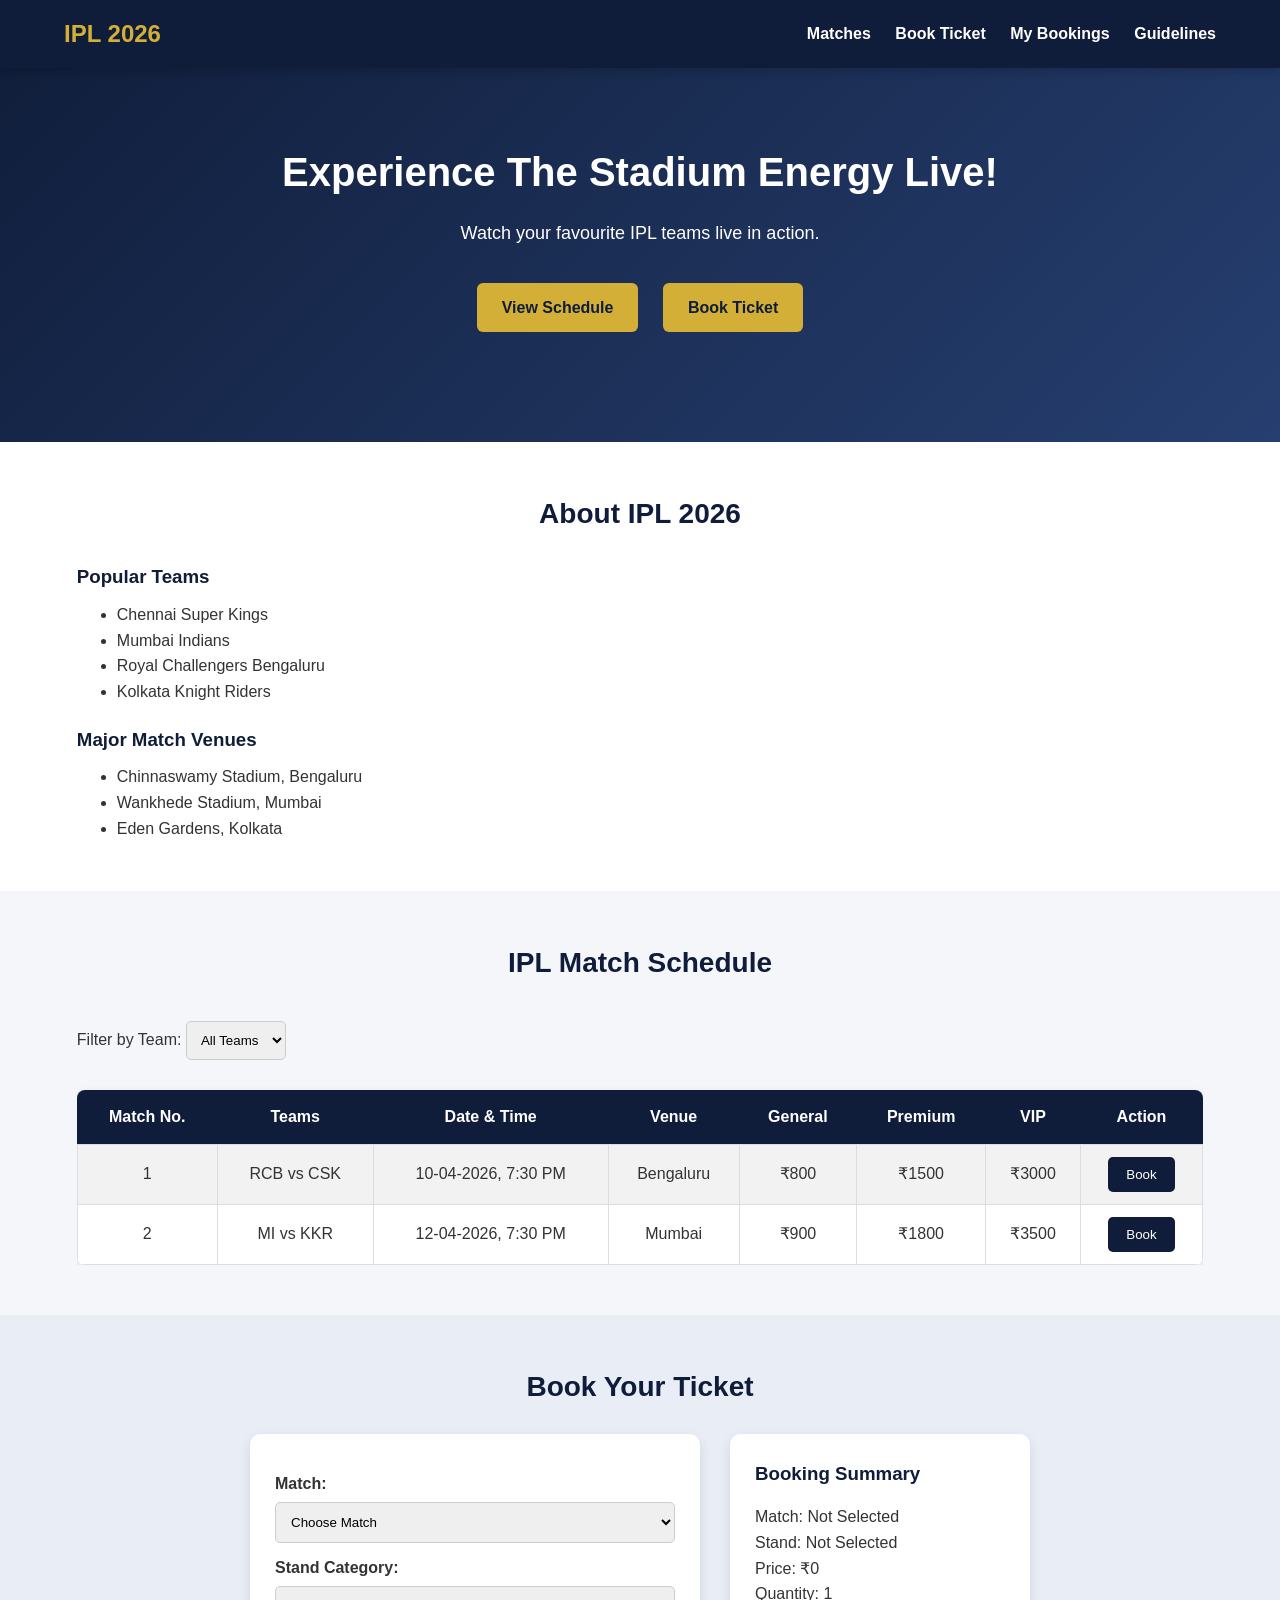
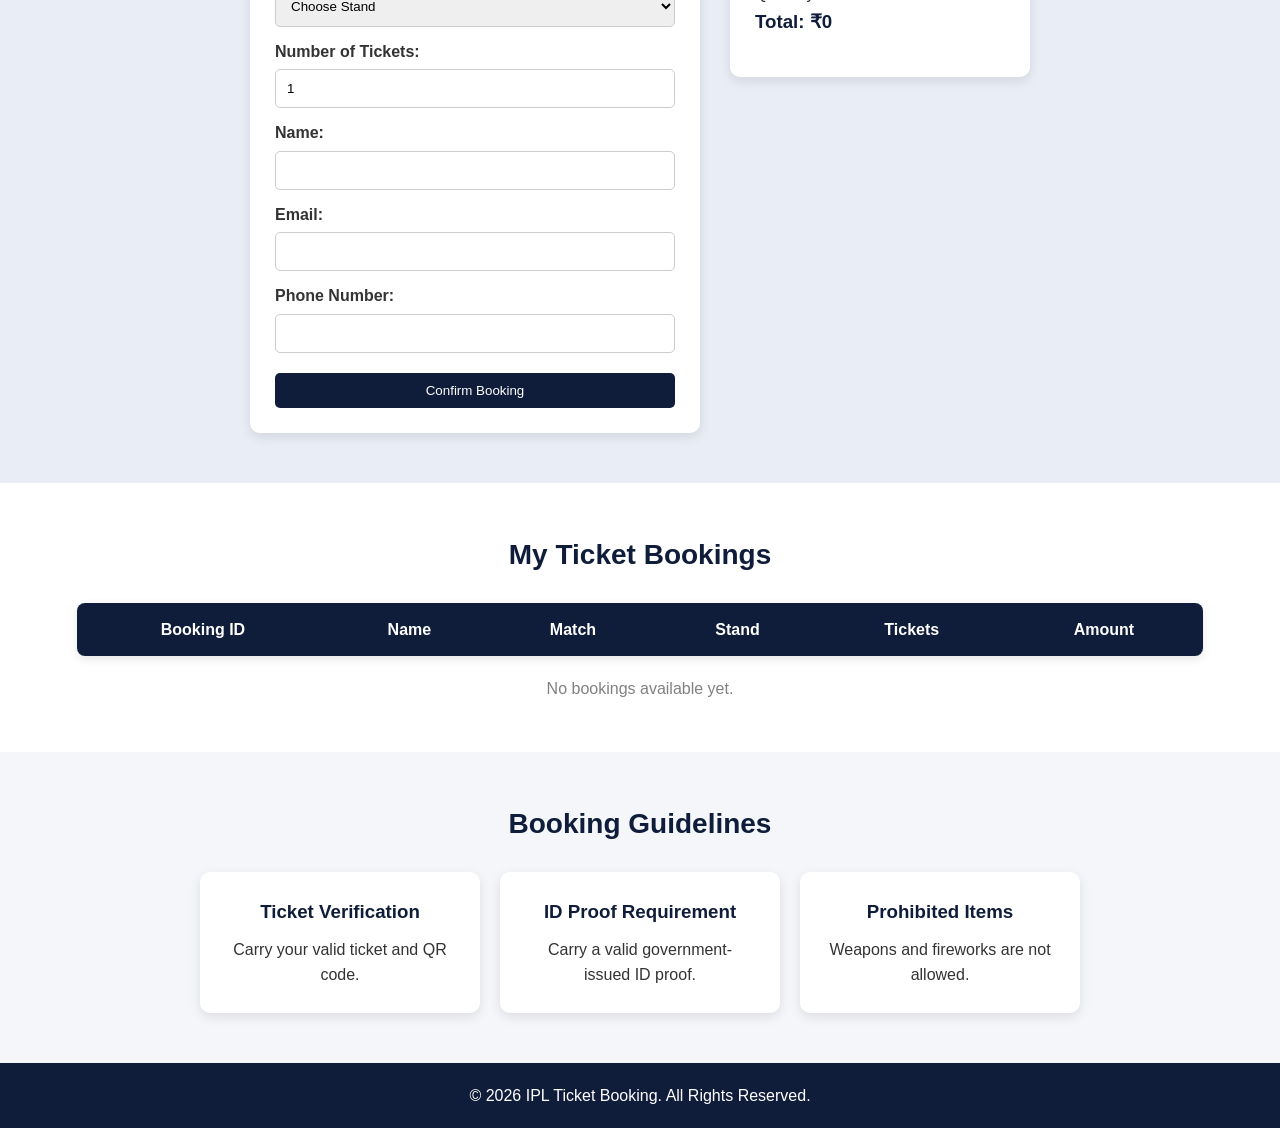
==== WebApp/index.html @ 9c04bb92 "Organize project into CSS and WebApp folders" ====
<!DOCTYPE html>
<html lang="en">
<head>
    <meta charset="UTF-8">
    <meta name="viewport" content="width=device-width, initial-scale=1.0">
    <title>IPL Ticket Booking</title>
    <link rel="stylesheet" href="../CSS/styles.css">
</head>
<body>

    <!-- Navigation -->
    <header>
        <nav>
            <h2>IPL 2026</h2>
            <div>
                <a href="#matches">Matches</a>
                <a href="#booking">Book Ticket</a>
                <a href="#mybookings">My Bookings</a>
                <a href="#guidelines">Guidelines</a>
            </div>
        </nav>
    </header>

    <!-- Hero Section -->
    <section class="hero">
        <h1>Experience The Stadium Energy Live!</h1>
        <p>Watch your favourite IPL teams live in action.</p>
        <a href="#matches" class="btn">View Schedule</a>
        <a href="#booking" class="btn">Book Ticket</a>
    </section>

    <!-- About IPL -->
    <section class="about" id="about">
        <h2>About IPL 2026</h2>
        <h3>Popular Teams</h3>
        <ul>
            <li>Chennai Super Kings</li>
            <li>Mumbai Indians</li>
            <li>Royal Challengers Bengaluru</li>
            <li>Kolkata Knight Riders</li>
        </ul>
        <h3>Major Match Venues</h3>
        <ul>
            <li>Chinnaswamy Stadium, Bengaluru</li>
            <li>Wankhede Stadium, Mumbai</li>
            <li>Eden Gardens, Kolkata</li>
        </ul>
    </section>

    <!-- Match Schedule -->
    <section id="matches">
        <h2>IPL Match Schedule</h2>
        <label>Filter by Team:</label>
        <select id="teamFilter" onchange="filterMatches()">
            <option value="All">All Teams</option>
            <option value="RCB">RCB</option>
            <option value="CSK">CSK</option>
            <option value="MI">MI</option>
            <option value="KKR">KKR</option>
        </select>

        <div class="table-container">
            <table>
                <tr>
                    <th>Match No.</th><th>Teams</th>
                    <th>Date & Time</th><th>Venue</th>
                    <th>General</th><th>Premium</th><th>VIP</th>
                    <th>Action</th>
                </tr>
                <tr data-teams="RCB CSK">
                    <td>1</td><td>RCB vs CSK</td>
                    <td>10-04-2026, 7:30 PM</td><td>Bengaluru</td>
                    <td>₹800</td><td>₹1500</td><td>₹3000</td>
                    <td><button onclick="selectMatch(1)">Book</button></td>
                </tr>
                <tr data-teams="MI KKR">
                    <td>2</td><td>MI vs KKR</td>
                    <td>12-04-2026, 7:30 PM</td><td>Mumbai</td>
                    <td>₹900</td><td>₹1800</td><td>₹3500</td>
                    <td><button onclick="selectMatch(2)">Book</button></td>
                </tr>
            </table>
        </div>
    </section>

    <!-- Booking Form -->
    <section id="booking">
        <h2>Book Your Ticket</h2>
        <div class="booking-layout">
            <form id="bookingForm">
                <label>Match:</label>
                <select id="match" required>
                    <option value="">Choose Match</option>
                    <option value="1">RCB vs CSK</option>
                    <option value="2">MI vs KKR</option>
                </select>

                <label>Stand Category:</label>
                <select id="stand" required>
                    <option value="">Choose Stand</option>
                    <option value="General">General</option>
                    <option value="Premium">Premium</option>
                    <option value="VIP">VIP</option>
                </select>

                <label>Number of Tickets:</label>
                <input type="number" id="quantity" min="1" max="10" value="1" required>

                <label>Name:</label>
                <input type="text" id="name" required>

                <label>Email:</label>
                <input type="email" id="email" required>

                <label>Phone Number:</label>
                <input type="tel" id="phone" pattern="[0-9]{10}" required>

                <button type="submit">Confirm Booking</button>
            </form>

            <!-- Booking Summary -->
            <aside class="summary">
                <h3>Booking Summary</h3>
                <p>Match: <span id="summaryMatch">Not Selected</span></p>
                <p>Stand: <span id="summaryStand">Not Selected</span></p>
                <p>Price: ₹<span id="summaryPrice">0</span></p>
                <p>Quantity: <span id="summaryQuantity">1</span></p>
                <h3>Total: ₹<span id="summaryTotal">0</span></h3>
            </aside>
        </div>
    </section>

    <!-- My Bookings -->
    <section id="mybookings">
        <h2>My Ticket Bookings</h2>
        <table>
            <tr>
                <th>Booking ID</th><th>Name</th>
                <th>Match</th><th>Stand</th>
                <th>Tickets</th><th>Amount</th>
            </tr>
            <tbody id="bookingRecords"></tbody>
        </table>
        <p id="emptyMessage">No bookings available yet.</p>
    </section>

    <!-- Guidelines -->
    <section id="guidelines">
        <h2>Booking Guidelines</h2>
        <div class="guidelines">
            <article class="card">
                <h3>Ticket Verification</h3>
                <p>Carry your valid ticket and QR code.</p>
            </article>
            <article class="card">
                <h3>ID Proof Requirement</h3>
                <p>Carry a valid government-issued ID proof.</p>
            </article>
            <article class="card">
                <h3>Prohibited Items</h3>
                <p>Weapons and fireworks are not allowed.</p>
            </article>
        </div>
    </section>

    <!-- Footer -->
    <footer>
        <p>&copy; 2026 IPL Ticket Booking. All Rights Reserved.</p>
    </footer>

    <script src="script.js"></script>
</body>
</html>
---- CSS/styles.css ----
/* CSS Variables */
:root {
    --primary: #101d3a;
    --accent: #d4af37;
    --background: #f4f6fa;
    --text: #333333;
    --white: #ffffff;
}

/* General Styling */
* {
    margin: 0;
    padding: 0;
    box-sizing: border-box;
}

html {
    scroll-behavior: smooth;
    scroll-padding-top: 85px;
}

body {
    font-family: Arial, sans-serif;
    background-color: var(--background);
    color: var(--text);
    line-height: 1.6;
}

/* Navigation Bar */
header {
    background-color: var(--primary);
    color: var(--white);
    padding: 15px 5%;
    position: fixed;
    top: 0;
    left: 0;
    width: 100%;
    z-index: 1000;
    box-shadow: 0 3px 10px rgba(0, 0, 0, 0.2);
}

nav {
    display: flex;
    justify-content: space-between;
    align-items: center;
}

nav h2 {
    color: var(--accent);
}

nav a {
    color: var(--white);
    text-decoration: none;
    margin-left: 20px;
    font-weight: bold;
    transition: 0.3s;
}

nav a:hover {
    color: var(--accent);
}

/* Hero Section */
.hero {
    background: linear-gradient(135deg, #101d3a, #263f70);
    color: var(--white);
    text-align: center;
    padding: 140px 20px 100px;
}

.hero h1 {
    font-size: 40px;
    margin-bottom: 15px;
}

.hero p {
    font-size: 18px;
    margin-bottom: 25px;
}

.btn {
    display: inline-block;
    background-color: var(--accent);
    color: var(--primary);
    padding: 12px 25px;
    margin: 10px;
    text-decoration: none;
    border-radius: 6px;
    font-weight: bold;
    transition: 0.3s;
}

.btn:hover {
    background-color: var(--white);
    transform: translateY(-3px);
}

/* Common Section Styling */
section {
    padding: 50px 6%;
}

section h2 {
    text-align: center;
    color: var(--primary);
    margin-bottom: 25px;
    font-size: 28px;
}

/* About Section */
.about {
    background-color: var(--white);
}

.about h3 {
    margin: 20px 0 10px;
    color: var(--primary);
}

.about ul {
    padding-left: 40px;
}

/* Match Schedule */
.table-container {
    overflow-x: auto;
}

table {
    width: 100%;
    border-collapse: collapse;
    margin-top: 20px;
    background-color: var(--white);
    border-radius: 8px;
    overflow: hidden;
    box-shadow: 0 3px 10px rgba(0, 0, 0, 0.1);
}

th {
    background-color: var(--primary);
    color: var(--white);
    padding: 14px;
}

td {
    padding: 12px;
    text-align: center;
    border: 1px solid #ddd;
}

tr:nth-child(even) {
    background-color: #f2f2f2;
}

tr:hover {
    background-color: #fff4d0;
}

/* Team Filter */
#teamFilter {
    padding: 10px;
    margin: 10px 0;
    border: 1px solid #ccc;
    border-radius: 5px;
}

/* Buttons */
button {
    background-color: var(--primary);
    color: var(--white);
    border: none;
    padding: 10px 18px;
    border-radius: 5px;
    cursor: pointer;
    transition: 0.3s;
}

button:hover {
    background-color: var(--accent);
    color: var(--primary);
}

/* Booking Section */
#booking {
    background-color: #e9edf5;
}

.booking-layout {
    display: flex;
    justify-content: center;
    align-items: flex-start;
    gap: 30px;
    flex-wrap: wrap;
}

/* Booking Form */
#bookingForm {
    background-color: var(--white);
    padding: 25px;
    width: 450px;
    border-radius: 10px;
    box-shadow: 0 4px 12px rgba(0, 0, 0, 0.1);
}

#bookingForm label {
    display: block;
    margin-top: 12px;
    font-weight: bold;
}

#bookingForm input,
#bookingForm select {
    width: 100%;
    padding: 11px;
    margin-top: 5px;
    border: 1px solid #ccc;
    border-radius: 5px;
}

#bookingForm button {
    width: 100%;
    margin-top: 20px;
}

/* Booking Summary */
.summary {
    background-color: var(--white);
    padding: 25px;
    width: 300px;
    border-radius: 10px;
    box-shadow: 0 4px 12px rgba(0, 0, 0, 0.1);
}

.summary h3 {
    color: var(--primary);
    margin-bottom: 15px;
}

/* My Bookings */
#mybookings {
    background-color: var(--white);
}

#emptyMessage {
    text-align: center;
    margin-top: 20px;
    color: gray;
}

/* Guidelines Cards */
.guidelines {
    display: flex;
    justify-content: center;
    gap: 20px;
    flex-wrap: wrap;
}

.card {
    background-color: var(--white);
    padding: 25px;
    width: 280px;
    border-radius: 10px;
    box-shadow: 0 4px 12px rgba(0, 0, 0, 0.1);
    text-align: center;
    transition: 0.3s;
}

.card:hover {
    transform: translateY(-5px);
}

.card h3 {
    color: var(--primary);
    margin-bottom: 10px;
}

/* Footer */
footer {
    background-color: var(--primary);
    color: var(--white);
    text-align: center;
    padding: 20px;
}

/* Responsive Design */
@media (max-width: 768px) {

    nav {
        flex-direction: column;
        gap: 10px;
    }

    nav a {
        display: inline-block;
        margin: 5px;
    }

    .hero h1 {
        font-size: 28px;
    }

    .booking-layout {
        flex-direction: column;
        align-items: center;
    }

    #bookingForm,
    .summary {
        width: 100%;
    }

    .card {
        width: 100%;
    }

    section {
        padding: 35px 5%;
    }
}
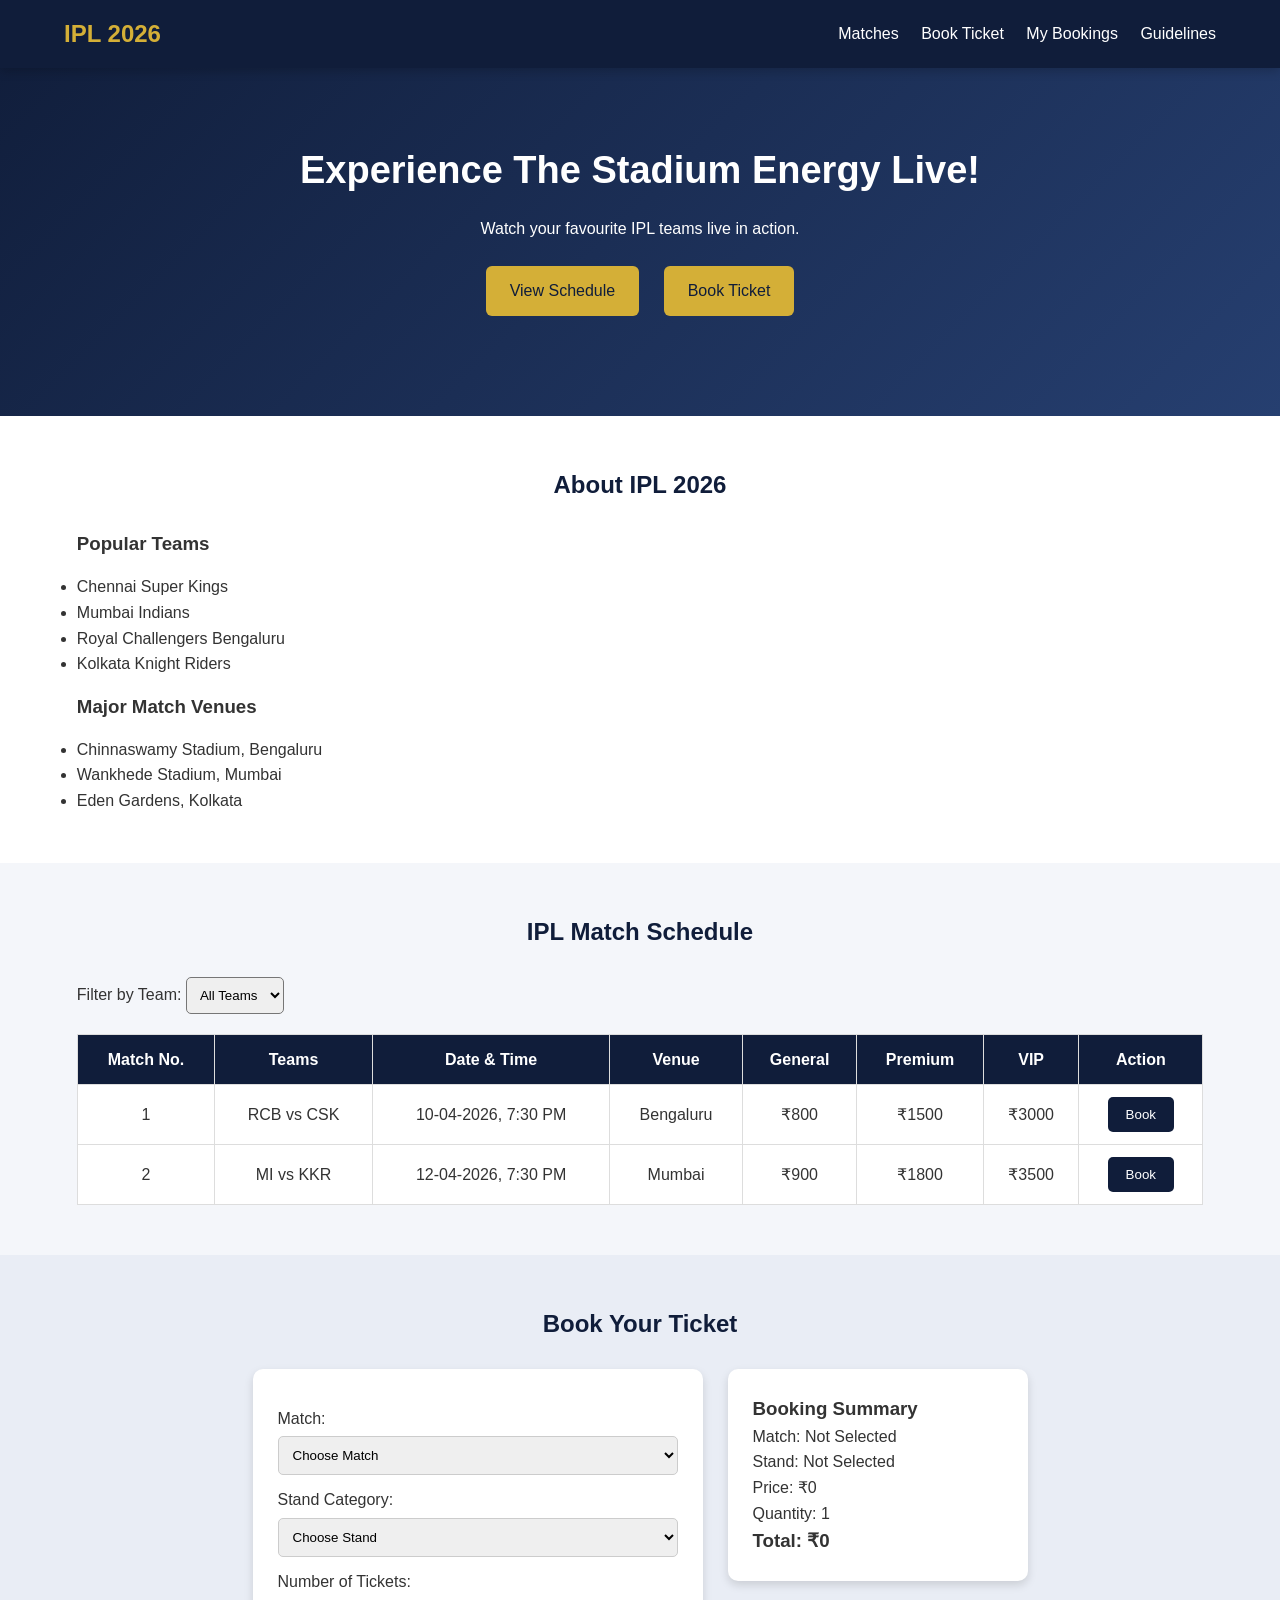
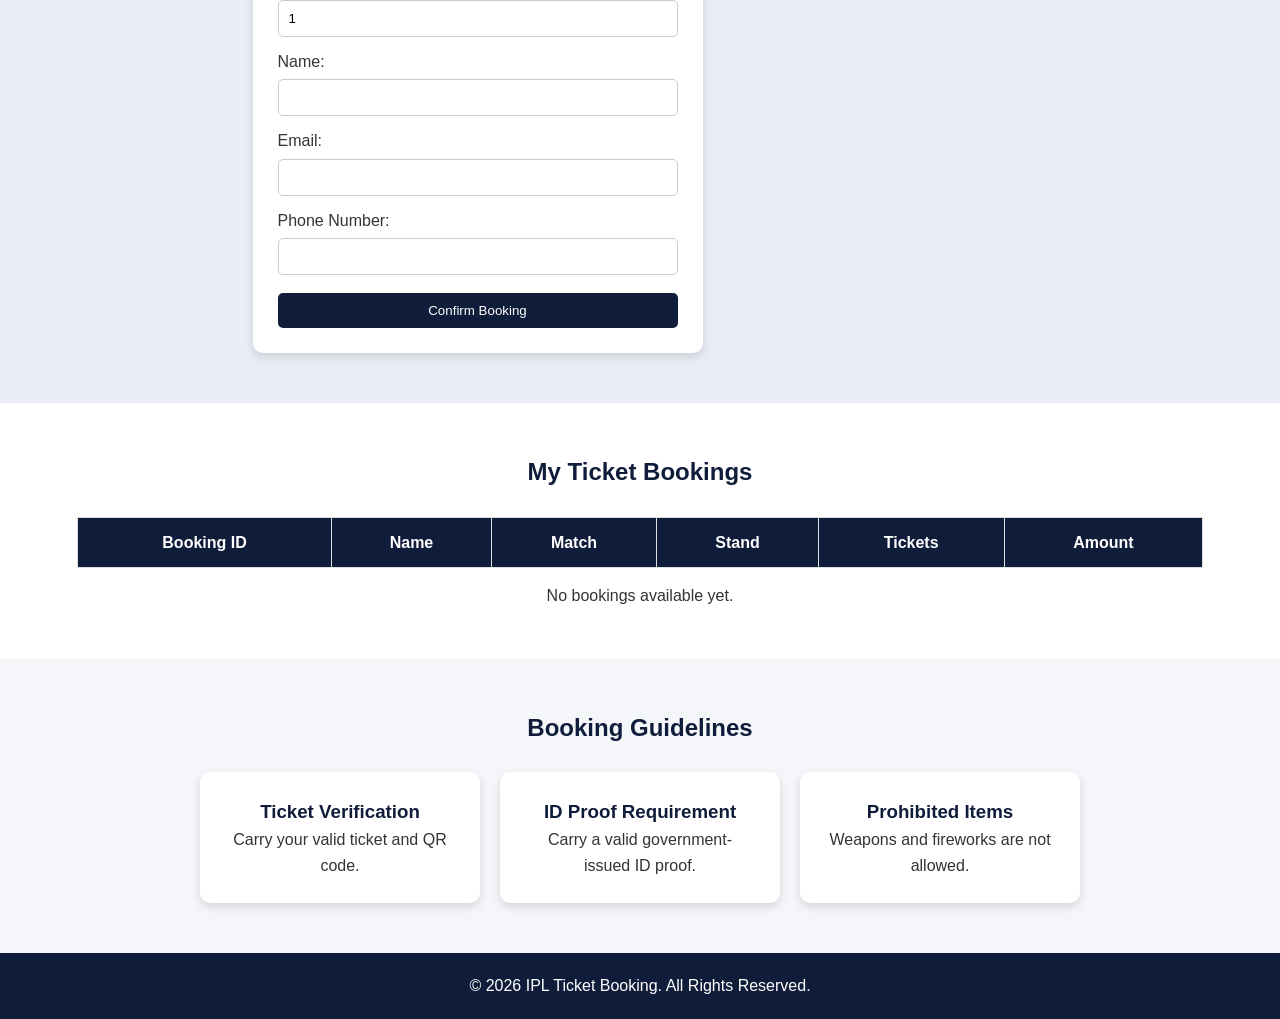
==== commit 6fda57db: "Activity 3 - Booking Form and HTML Validation" ====
--- a/WebApp/index.html
+++ b/WebApp/index.html
@@ -15,7 +15,7 @@
             <h2>IPL 2026</h2>
             <div>
                 <a href="#matches">Matches</a>
-                <a href="#booking">Book Ticket</a>
+                <a href="booking.html">Book Ticket</a>
                 <a href="#mybookings">My Bookings</a>
                 <a href="#guidelines">Guidelines</a>
             </div>
--- a/CSS/styles.css
+++ b/CSS/styles.css
@@ -1,321 +1,120 @@
 
-/* CSS Variables */
+/* Theme */
 :root {
     --primary: #101d3a;
     --accent: #d4af37;
     --background: #f4f6fa;
-    --text: #333333;
-    --white: #ffffff;
+    --text: #333;
+    --white: #fff;
 }
 
-/* General Styling */
-* {
-    margin: 0;
-    padding: 0;
-    box-sizing: border-box;
-}
-
-html {
-    scroll-behavior: smooth;
-    scroll-padding-top: 85px;
-}
-
+/* General */
+* { margin: 0; padding: 0; box-sizing: border-box; }
+html { scroll-behavior: smooth; scroll-padding-top: 80px; }
 body {
     font-family: Arial, sans-serif;
-    background-color: var(--background);
+    background: var(--background);
     color: var(--text);
     line-height: 1.6;
 }
+section { padding: 50px 6%; }
+section h2 { text-align: center; color: var(--primary); margin-bottom: 25px; }
 
-/* Navigation Bar */
+/* Navigation */
 header {
-    background-color: var(--primary);
-    color: var(--white);
-    padding: 15px 5%;
-    position: fixed;
-    top: 0;
-    left: 0;
-    width: 100%;
-    z-index: 1000;
-    box-shadow: 0 3px 10px rgba(0, 0, 0, 0.2);
+    position: fixed; top: 0; left: 0; width: 100%; z-index: 1000;
+    padding: 15px 5%; background: var(--primary); color: var(--white);
+    box-shadow: 0 3px 10px #0003;
 }
+nav { display: flex; justify-content: space-between; align-items: center; }
+nav h2 { color: var(--accent); }
+nav a {
+    color: var(--white); text-decoration: none;
+    margin-left: 18px; transition: .3s;
+}
+nav a:hover { color: var(--accent); }
 
-nav {
-    display: flex;
-    justify-content: space-between;
-    align-items: center;
+/* Hero */
+.hero {
+    padding: 140px 20px 90px; text-align: center; color: var(--white);
+    background: linear-gradient(135deg, #101d3a, #263f70);
 }
+.hero h1 { font-size: 38px; }
+.hero p { margin: 15px 0; }
+.btn {
+    display: inline-block; margin: 10px; padding: 12px 24px;
+    border-radius: 6px; background: var(--accent);
+    color: var(--primary); text-decoration: none;
+}
+.btn:hover { background: var(--white); }
 
-nav h2 {
-    color: var(--accent);
+/* About */
+.about { background: var(--white); }
+.about h3 { margin: 15px 0; }
+
+/* Match table */
+.table-container { overflow-x: auto; }
+table {
+    width: 100%; margin-top: 20px; border-collapse: collapse;
+    background: var(--white);
 }
+th, td { padding: 12px; text-align: center; border: 1px solid #ddd; }
+th { background: var(--primary); color: var(--white); }
+tr:hover { background: #fff4d0; }
 
-nav a {
-    color: var(--white);
-    text-decoration: none;
-    margin-left: 20px;
-    font-weight: bold;
-    transition: 0.3s;
+/* Buttons and filter */
+button {
+    padding: 10px 18px; border: 0; border-radius: 5px;
+    background: var(--primary); color: var(--white); cursor: pointer;
 }
+button:hover { background: var(--accent); color: var(--primary); }
+#teamFilter { padding: 9px; border-radius: 5px; }
 
-nav a:hover {
-    color: var(--accent);
+/* Booking */
+#booking { background: #e9edf5; }
+.booking-layout {
+    display: flex; justify-content: center; align-items: flex-start;
+    gap: 25px; flex-wrap: wrap;
 }
+#bookingForm, .summary {
+    padding: 25px; border-radius: 10px; background: var(--white);
+    box-shadow: 0 4px 10px #0002;
+}
+#bookingForm { width: 450px; }
+#bookingForm label { display: block; margin-top: 12px; }
+#bookingForm input, #bookingForm select {
+    width: 100%; margin-top: 5px; padding: 10px;
+    border: 1px solid #ccc; border-radius: 5px;
+}
+#bookingForm button { width: 100%; margin-top: 18px; }
+.summary { width: 300px; }
 
-/* Hero Section */
-.hero {
-    background: linear-gradient(135deg, #101d3a, #263f70);
-    color: var(--white);
-    text-align: center;
-    padding: 140px 20px 100px;
+/* My bookings */
+#mybookings { background: var(--white); }
+#emptyMessage { margin-top: 15px; text-align: center; }
+
+/* Guidelines */
+.guidelines {
+    display: flex; justify-content: center; gap: 20px; flex-wrap: wrap;
 }
-
-.hero h1 {
-    font-size: 40px;
-    margin-bottom: 15px;
+.card {
+    width: 280px; padding: 25px; border-radius: 10px;
+    background: var(--white); text-align: center;
+    box-shadow: 0 4px 10px #0002;
 }
-
-.hero p {
-    font-size: 18px;
-    margin-bottom: 25px;
-}
-
-.btn {
-    display: inline-block;
-    background-color: var(--accent);
-    color: var(--primary);
-    padding: 12px 25px;
-    margin: 10px;
-    text-decoration: none;
-    border-radius: 6px;
-    font-weight: bold;
-    transition: 0.3s;
-}
-
-.btn:hover {
-    background-color: var(--white);
-    transform: translateY(-3px);
-}
-
-/* Common Section Styling */
-section {
-    padding: 50px 6%;
-}
-
-section h2 {
-    text-align: center;
-    color: var(--primary);
-    margin-bottom: 25px;
-    font-size: 28px;
-}
-
-/* About Section */
-.about {
-    background-color: var(--white);
-}
-
-.about h3 {
-    margin: 20px 0 10px;
-    color: var(--primary);
-}
-
-.about ul {
-    padding-left: 40px;
-}
-
-/* Match Schedule */
-.table-container {
-    overflow-x: auto;
-}
-
-table {
-    width: 100%;
-    border-collapse: collapse;
-    margin-top: 20px;
-    background-color: var(--white);
-    border-radius: 8px;
-    overflow: hidden;
-    box-shadow: 0 3px 10px rgba(0, 0, 0, 0.1);
-}
-
-th {
-    background-color: var(--primary);
-    color: var(--white);
-    padding: 14px;
-}
-
-td {
-    padding: 12px;
-    text-align: center;
-    border: 1px solid #ddd;
-}
-
-tr:nth-child(even) {
-    background-color: #f2f2f2;
-}
-
-tr:hover {
-    background-color: #fff4d0;
-}
-
-/* Team Filter */
-#teamFilter {
-    padding: 10px;
-    margin: 10px 0;
-    border: 1px solid #ccc;
-    border-radius: 5px;
-}
-
-/* Buttons */
-button {
-    background-color: var(--primary);
-    color: var(--white);
-    border: none;
-    padding: 10px 18px;
-    border-radius: 5px;
-    cursor: pointer;
-    transition: 0.3s;
-}
-
-button:hover {
-    background-color: var(--accent);
-    color: var(--primary);
-}
-
-/* Booking Section */
-#booking {
-    background-color: #e9edf5;
-}
-
-.booking-layout {
-    display: flex;
-    justify-content: center;
-    align-items: flex-start;
-    gap: 30px;
-    flex-wrap: wrap;
-}
-
-/* Booking Form */
-#bookingForm {
-    background-color: var(--white);
-    padding: 25px;
-    width: 450px;
-    border-radius: 10px;
-    box-shadow: 0 4px 12px rgba(0, 0, 0, 0.1);
-}
-
-#bookingForm label {
-    display: block;
-    margin-top: 12px;
-    font-weight: bold;
-}
-
-#bookingForm input,
-#bookingForm select {
-    width: 100%;
-    padding: 11px;
-    margin-top: 5px;
-    border: 1px solid #ccc;
-    border-radius: 5px;
-}
-
-#bookingForm button {
-    width: 100%;
-    margin-top: 20px;
-}
-
-/* Booking Summary */
-.summary {
-    background-color: var(--white);
-    padding: 25px;
-    width: 300px;
-    border-radius: 10px;
-    box-shadow: 0 4px 12px rgba(0, 0, 0, 0.1);
-}
-
-.summary h3 {
-    color: var(--primary);
-    margin-bottom: 15px;
-}
-
-/* My Bookings */
-#mybookings {
-    background-color: var(--white);
-}
-
-#emptyMessage {
-    text-align: center;
-    margin-top: 20px;
-    color: gray;
-}
-
-/* Guidelines Cards */
-.guidelines {
-    display: flex;
-    justify-content: center;
-    gap: 20px;
-    flex-wrap: wrap;
-}
-
-.card {
-    background-color: var(--white);
-    padding: 25px;
-    width: 280px;
-    border-radius: 10px;
-    box-shadow: 0 4px 12px rgba(0, 0, 0, 0.1);
-    text-align: center;
-    transition: 0.3s;
-}
-
-.card:hover {
-    transform: translateY(-5px);
-}
-
-.card h3 {
-    color: var(--primary);
-    margin-bottom: 10px;
-}
+.card h3 { color: var(--primary); }
 
 /* Footer */
 footer {
-    background-color: var(--primary);
-    color: var(--white);
-    text-align: center;
-    padding: 20px;
+    padding: 20px; background: var(--primary);
+    color: var(--white); text-align: center;
 }
 
-/* Responsive Design */
+/* Responsive */
 @media (max-width: 768px) {
-
-    nav {
-        flex-direction: column;
-        gap: 10px;
-    }
-
-    nav a {
-        display: inline-block;
-        margin: 5px;
-    }
-
-    .hero h1 {
-        font-size: 28px;
-    }
-
-    .booking-layout {
-        flex-direction: column;
-        align-items: center;
-    }
-
-    #bookingForm,
-    .summary {
-        width: 100%;
-    }
-
-    .card {
-        width: 100%;
-    }
-
-    section {
-        padding: 35px 5%;
-    }
+    nav { flex-direction: column; gap: 10px; }
+    nav a { margin: 5px; }
+    .hero h1 { font-size: 27px; }
+    .booking-layout { flex-direction: column; align-items: center; }
+    #bookingForm, .summary, .card { width: 100%; }
 }
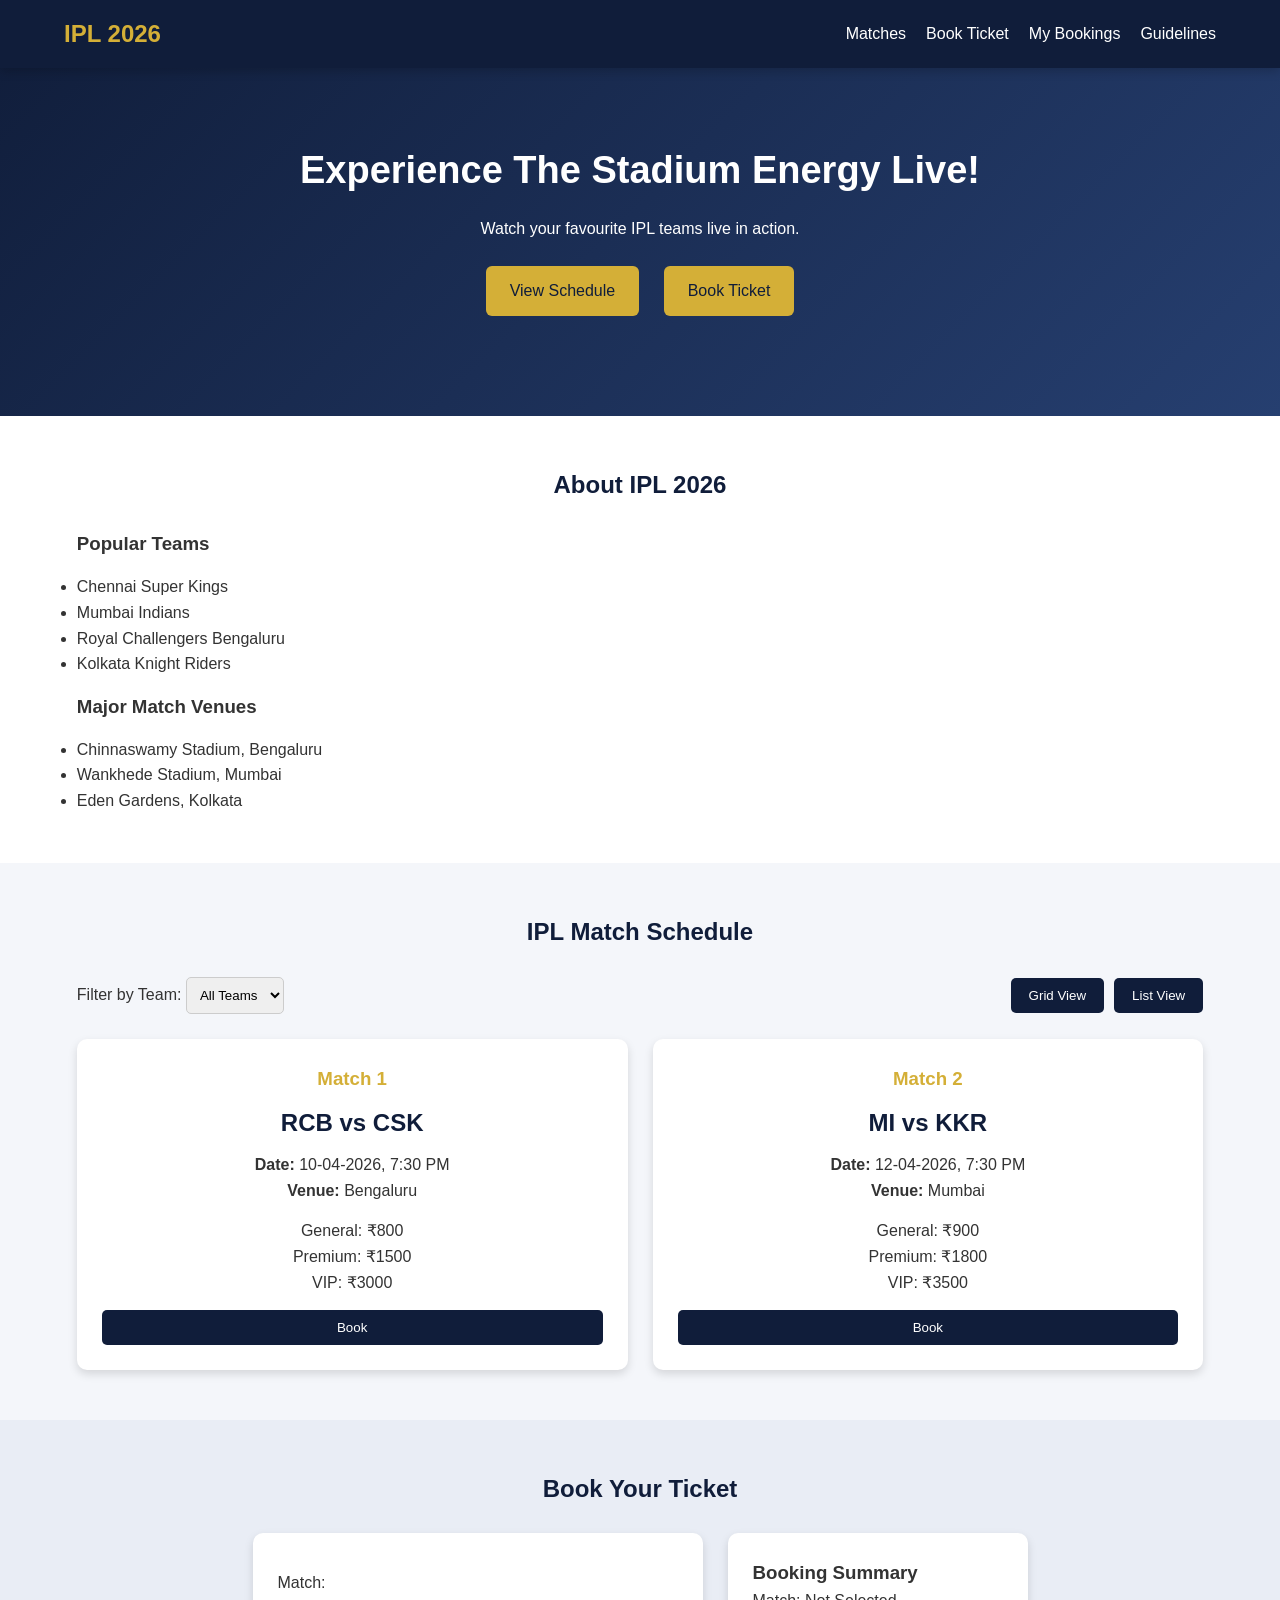
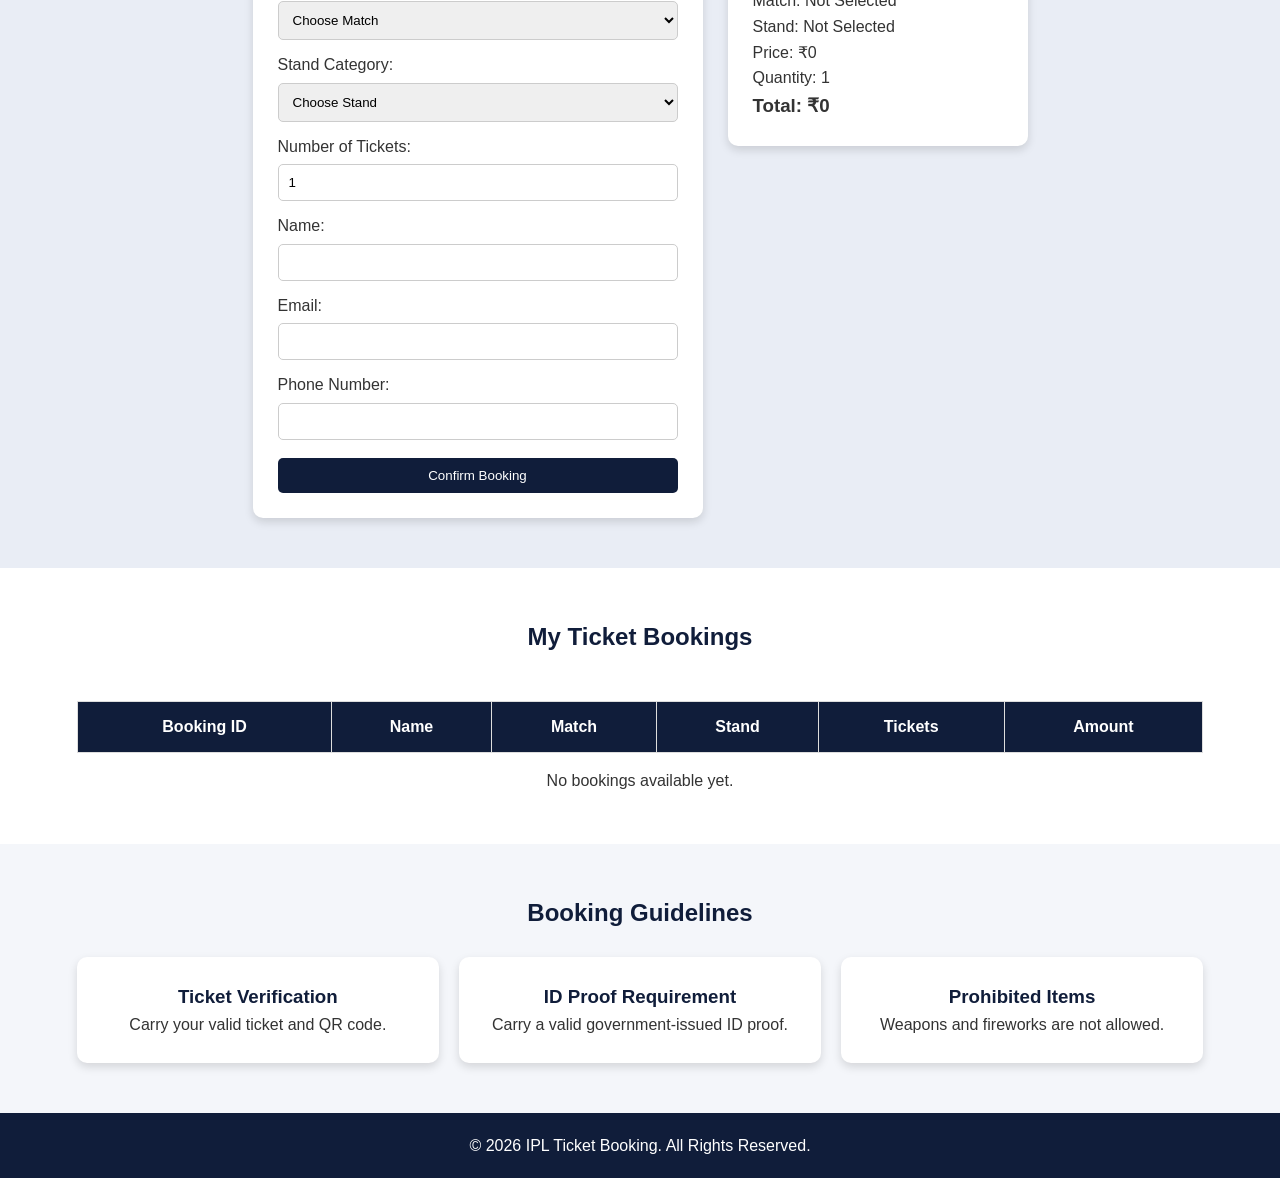
==== commit 1d564ac4: "Activity 8 - Responsive Layout Using CSS Grid and Flexbox" ====
--- a/WebApp/index.html
+++ b/WebApp/index.html
@@ -13,7 +13,12 @@
     <header>
         <nav>
             <h2>IPL 2026</h2>
-            <div>
+
+            <button id="menuToggle" class="menu-toggle" aria-label="Toggle navigation">
+                ☰
+            </button>
+
+            <div id="navLinks" class="nav-links">
                 <a href="#matches">Matches</a>
                 <a href="booking.html">Book Ticket</a>
                 <a href="#mybookings">My Bookings</a>
@@ -33,6 +38,7 @@
     <!-- About IPL -->
     <section class="about" id="about">
         <h2>About IPL 2026</h2>
+
         <h3>Popular Teams</h3>
         <ul>
             <li>Chennai Super Kings</li>
@@ -40,6 +46,7 @@
             <li>Royal Challengers Bengaluru</li>
             <li>Kolkata Knight Riders</li>
         </ul>
+
         <h3>Major Match Venues</h3>
         <ul>
             <li>Chinnaswamy Stadium, Bengaluru</li>
@@ -51,44 +58,69 @@
     <!-- Match Schedule -->
     <section id="matches">
         <h2>IPL Match Schedule</h2>
-        <label>Filter by Team:</label>
-        <select id="teamFilter" onchange="filterMatches()">
-            <option value="All">All Teams</option>
-            <option value="RCB">RCB</option>
-            <option value="CSK">CSK</option>
-            <option value="MI">MI</option>
-            <option value="KKR">KKR</option>
-        </select>
-
-        <div class="table-container">
-            <table>
-                <tr>
-                    <th>Match No.</th><th>Teams</th>
-                    <th>Date & Time</th><th>Venue</th>
-                    <th>General</th><th>Premium</th><th>VIP</th>
-                    <th>Action</th>
-                </tr>
-                <tr data-teams="RCB CSK">
-                    <td>1</td><td>RCB vs CSK</td>
-                    <td>10-04-2026, 7:30 PM</td><td>Bengaluru</td>
-                    <td>₹800</td><td>₹1500</td><td>₹3000</td>
-                    <td><button onclick="selectMatch(1)">Book</button></td>
-                </tr>
-                <tr data-teams="MI KKR">
-                    <td>2</td><td>MI vs KKR</td>
-                    <td>12-04-2026, 7:30 PM</td><td>Mumbai</td>
-                    <td>₹900</td><td>₹1800</td><td>₹3500</td>
-                    <td><button onclick="selectMatch(2)">Book</button></td>
-                </tr>
-            </table>
+
+        <div class="match-controls">
+            <div>
+                <label for="teamFilter">Filter by Team:</label>
+                <select id="teamFilter">
+                    <option value="All">All Teams</option>
+                    <option value="RCB">RCB</option>
+                    <option value="CSK">CSK</option>
+                    <option value="MI">MI</option>
+                    <option value="KKR">KKR</option>
+                </select>
+            </div>
+
+            <div class="view-buttons">
+                <button id="gridView">Grid View</button>
+                <button id="listView">List View</button>
+            </div>
+        </div>
+
+        <div id="matchContainer" class="match-grid">
+
+            <!-- Match 1 -->
+            <article class="match-card" data-teams="RCB CSK">
+                <h3>Match 1</h3>
+                <h2>RCB vs CSK</h2>
+                <p><strong>Date:</strong> 10-04-2026, 7:30 PM</p>
+                <p><strong>Venue:</strong> Bengaluru</p>
+
+                <div class="match-prices">
+                    <p>General: ₹800</p>
+                    <p>Premium: ₹1500</p>
+                    <p>VIP: ₹3000</p>
+                </div>
+
+                <button class="book-match" data-match="1">Book</button>
+            </article>
+
+            <!-- Match 2 -->
+            <article class="match-card" data-teams="MI KKR">
+                <h3>Match 2</h3>
+                <h2>MI vs KKR</h2>
+                <p><strong>Date:</strong> 12-04-2026, 7:30 PM</p>
+                <p><strong>Venue:</strong> Mumbai</p>
+
+                <div class="match-prices">
+                    <p>General: ₹900</p>
+                    <p>Premium: ₹1800</p>
+                    <p>VIP: ₹3500</p>
+                </div>
+
+                <button class="book-match" data-match="2">Book</button>
+            </article>
+
         </div>
     </section>
 
     <!-- Booking Form -->
     <section id="booking">
         <h2>Book Your Ticket</h2>
+
         <div class="booking-layout">
             <form id="bookingForm">
+
                 <label>Match:</label>
                 <select id="match" required>
                     <option value="">Choose Match</option>
@@ -134,29 +166,39 @@
     <!-- My Bookings -->
     <section id="mybookings">
         <h2>My Ticket Bookings</h2>
-        <table>
-            <tr>
-                <th>Booking ID</th><th>Name</th>
-                <th>Match</th><th>Stand</th>
-                <th>Tickets</th><th>Amount</th>
-            </tr>
-            <tbody id="bookingRecords"></tbody>
-        </table>
+
+        <div class="table-container">
+            <table>
+                <tr>
+                    <th>Booking ID</th>
+                    <th>Name</th>
+                    <th>Match</th>
+                    <th>Stand</th>
+                    <th>Tickets</th>
+                    <th>Amount</th>
+                </tr>
+                <tbody id="bookingRecords"></tbody>
+            </table>
+        </div>
+
         <p id="emptyMessage">No bookings available yet.</p>
     </section>
 
     <!-- Guidelines -->
     <section id="guidelines">
         <h2>Booking Guidelines</h2>
+
         <div class="guidelines">
             <article class="card">
                 <h3>Ticket Verification</h3>
                 <p>Carry your valid ticket and QR code.</p>
             </article>
+
             <article class="card">
                 <h3>ID Proof Requirement</h3>
                 <p>Carry a valid government-issued ID proof.</p>
             </article>
+
             <article class="card">
                 <h3>Prohibited Items</h3>
                 <p>Weapons and fireworks are not allowed.</p>
@@ -170,5 +212,7 @@
     </footer>
 
     <script src="script.js"></script>
+    <script src="app.js"></script>
+
 </body>
 </html>
--- a/CSS/styles.css
+++ b/CSS/styles.css
@@ -1,5 +1,4 @@
 
-/* Theme */
 :root {
     --primary: #101d3a;
     --accent: #d4af37;
@@ -8,113 +7,280 @@
     --white: #fff;
 }
 
-/* General */
-* { margin: 0; padding: 0; box-sizing: border-box; }
-html { scroll-behavior: smooth; scroll-padding-top: 80px; }
+* {
+    margin: 0;
+    padding: 0;
+    box-sizing: border-box;
+}
+
+html {
+    scroll-behavior: smooth;
+    scroll-padding-top: 80px;
+}
+
 body {
     font-family: Arial, sans-serif;
     background: var(--background);
     color: var(--text);
     line-height: 1.6;
 }
-section { padding: 50px 6%; }
-section h2 { text-align: center; color: var(--primary); margin-bottom: 25px; }
+
+section {
+    padding: 50px 6%;
+}
+
+section h2 {
+    text-align: center;
+    color: var(--primary);
+    margin-bottom: 25px;
+}
 
 /* Navigation */
 header {
-    position: fixed; top: 0; left: 0; width: 100%; z-index: 1000;
-    padding: 15px 5%; background: var(--primary); color: var(--white);
+    position: fixed;
+    top: 0;
+    width: 100%;
+    z-index: 1000;
+    padding: 15px 5%;
+    background: var(--primary);
+    color: var(--white);
     box-shadow: 0 3px 10px #0003;
 }
-nav { display: flex; justify-content: space-between; align-items: center; }
-nav h2 { color: var(--accent); }
+
+nav {
+    display: flex;
+    justify-content: space-between;
+    align-items: center;
+}
+
+nav h2 {
+    color: var(--accent);
+}
+
+.nav-links {
+    display: flex;
+    align-items: center;
+    gap: 20px;
+}
+
 nav a {
-    color: var(--white); text-decoration: none;
-    margin-left: 18px; transition: .3s;
-}
-nav a:hover { color: var(--accent); }
+    color: var(--white);
+    text-decoration: none;
+    transition: .3s;
+}
+
+nav a:hover {
+    color: var(--accent);
+}
+
+.menu-toggle {
+    display: none;
+    font-size: 24px;
+}
 
 /* Hero */
 .hero {
-    padding: 140px 20px 90px; text-align: center; color: var(--white);
+    padding: 140px 20px 90px;
+    text-align: center;
+    color: var(--white);
     background: linear-gradient(135deg, #101d3a, #263f70);
 }
+
 .hero h1 { font-size: 38px; }
 .hero p { margin: 15px 0; }
+
 .btn {
-    display: inline-block; margin: 10px; padding: 12px 24px;
-    border-radius: 6px; background: var(--accent);
-    color: var(--primary); text-decoration: none;
-}
+    display: inline-block;
+    margin: 10px;
+    padding: 12px 24px;
+    border-radius: 6px;
+    background: var(--accent);
+    color: var(--primary);
+    text-decoration: none;
+}
+
 .btn:hover { background: var(--white); }
 
 /* About */
 .about { background: var(--white); }
 .about h3 { margin: 15px 0; }
 
-/* Match table */
-.table-container { overflow-x: auto; }
-table {
-    width: 100%; margin-top: 20px; border-collapse: collapse;
-    background: var(--white);
-}
-th, td { padding: 12px; text-align: center; border: 1px solid #ddd; }
-th { background: var(--primary); color: var(--white); }
-tr:hover { background: #fff4d0; }
-
-/* Buttons and filter */
+/* Match Schedule */
+.match-controls {
+    display: flex;
+    justify-content: space-between;
+    align-items: center;
+    gap: 15px;
+    flex-wrap: wrap;
+    margin-bottom: 25px;
+}
+
+#teamFilter {
+    padding: 9px;
+    border-radius: 5px;
+    border: 1px solid #ccc;
+}
+
+.view-buttons {
+    display: flex;
+    gap: 10px;
+}
+
 button {
-    padding: 10px 18px; border: 0; border-radius: 5px;
-    background: var(--primary); color: var(--white); cursor: pointer;
-}
-button:hover { background: var(--accent); color: var(--primary); }
-#teamFilter { padding: 9px; border-radius: 5px; }
+    padding: 10px 18px;
+    border: 0;
+    border-radius: 5px;
+    background: var(--primary);
+    color: var(--white);
+    cursor: pointer;
+}
+
+button:hover {
+    background: var(--accent);
+    color: var(--primary);
+}
+
+/* Match Cards - Grid */
+.match-grid {
+    display: grid;
+    grid-template-columns: repeat(2, 1fr);
+    gap: 25px;
+}
+
+.match-card {
+    padding: 25px;
+    border-radius: 10px;
+    background: var(--white);
+    box-shadow: 0 4px 10px #0002;
+    text-align: center;
+    transition: transform .3s;
+}
+
+.match-card:hover { transform: translateY(-5px); }
+.match-card h3 { color: var(--accent); }
+.match-card h2 { margin: 10px 0; }
+.match-prices { margin: 15px 0; }
+.book-match { width: 100%; }
+
+.match-grid.list-view { grid-template-columns: 1fr; }
+.match-grid.list-view .match-card { text-align: left; }
 
 /* Booking */
 #booking { background: #e9edf5; }
+
 .booking-layout {
-    display: flex; justify-content: center; align-items: flex-start;
-    gap: 25px; flex-wrap: wrap;
-}
+    display: flex;
+    justify-content: center;
+    align-items: flex-start;
+    gap: 25px;
+    flex-wrap: wrap;
+}
+
 #bookingForm, .summary {
-    padding: 25px; border-radius: 10px; background: var(--white);
+    padding: 25px;
+    border-radius: 10px;
+    background: var(--white);
     box-shadow: 0 4px 10px #0002;
 }
+
 #bookingForm { width: 450px; }
 #bookingForm label { display: block; margin-top: 12px; }
+
 #bookingForm input, #bookingForm select {
-    width: 100%; margin-top: 5px; padding: 10px;
-    border: 1px solid #ccc; border-radius: 5px;
-}
-#bookingForm button { width: 100%; margin-top: 18px; }
+    width: 100%;
+    margin-top: 5px;
+    padding: 10px;
+    border: 1px solid #ccc;
+    border-radius: 5px;
+}
+
+#bookingForm button {
+    width: 100%;
+    margin-top: 18px;
+}
+
 .summary { width: 300px; }
 
-/* My bookings */
+/* My Bookings */
 #mybookings { background: var(--white); }
-#emptyMessage { margin-top: 15px; text-align: center; }
-
-/* Guidelines */
+
+.table-container { overflow-x: auto; }
+
+table {
+    width: 100%;
+    margin-top: 20px;
+    border-collapse: collapse;
+    background: var(--white);
+}
+
+th, td {
+    padding: 12px;
+    text-align: center;
+    border: 1px solid #ddd;
+}
+
+th {
+    background: var(--primary);
+    color: var(--white);
+}
+
+#emptyMessage {
+    margin-top: 15px;
+    text-align: center;
+}
+
+/* Guidelines - Grid */
 .guidelines {
-    display: flex; justify-content: center; gap: 20px; flex-wrap: wrap;
-}
+    display: grid;
+    grid-template-columns: repeat(3, 1fr);
+    gap: 20px;
+}
+
 .card {
-    width: 280px; padding: 25px; border-radius: 10px;
-    background: var(--white); text-align: center;
+    padding: 25px;
+    border-radius: 10px;
+    background: var(--white);
+    text-align: center;
     box-shadow: 0 4px 10px #0002;
 }
+
 .card h3 { color: var(--primary); }
 
 /* Footer */
 footer {
-    padding: 20px; background: var(--primary);
-    color: var(--white); text-align: center;
-}
-
-/* Responsive */
+    padding: 20px;
+    background: var(--primary);
+    color: var(--white);
+    text-align: center;
+}
+
+/* Tablet */
 @media (max-width: 768px) {
-    nav { flex-direction: column; gap: 10px; }
-    nav a { margin: 5px; }
+    .match-grid, .guidelines { grid-template-columns: 1fr; }
+    .booking-layout {
+        flex-direction: column;
+        align-items: center;
+    }
+    #bookingForm, .summary { width: 100%; }
     .hero h1 { font-size: 27px; }
-    .booking-layout { flex-direction: column; align-items: center; }
-    #bookingForm, .summary, .card { width: 100%; }
-}
+}
+
+/* Mobile */
+@media (max-width: 600px) {
+    nav { flex-wrap: wrap; }
+    .menu-toggle { display: block; }
+    .nav-links {
+        display: none;
+        flex-direction: column;
+        align-items: flex-start;
+        width: 100%;
+        padding-top: 15px;
+    }
+    .nav-links.active { display: flex; }
+    .match-controls {
+        align-items: flex-start;
+        flex-direction: column;
+    }
+    .hero h1 { font-size: 24px; }
+    section { padding: 40px 5%; }
+}
